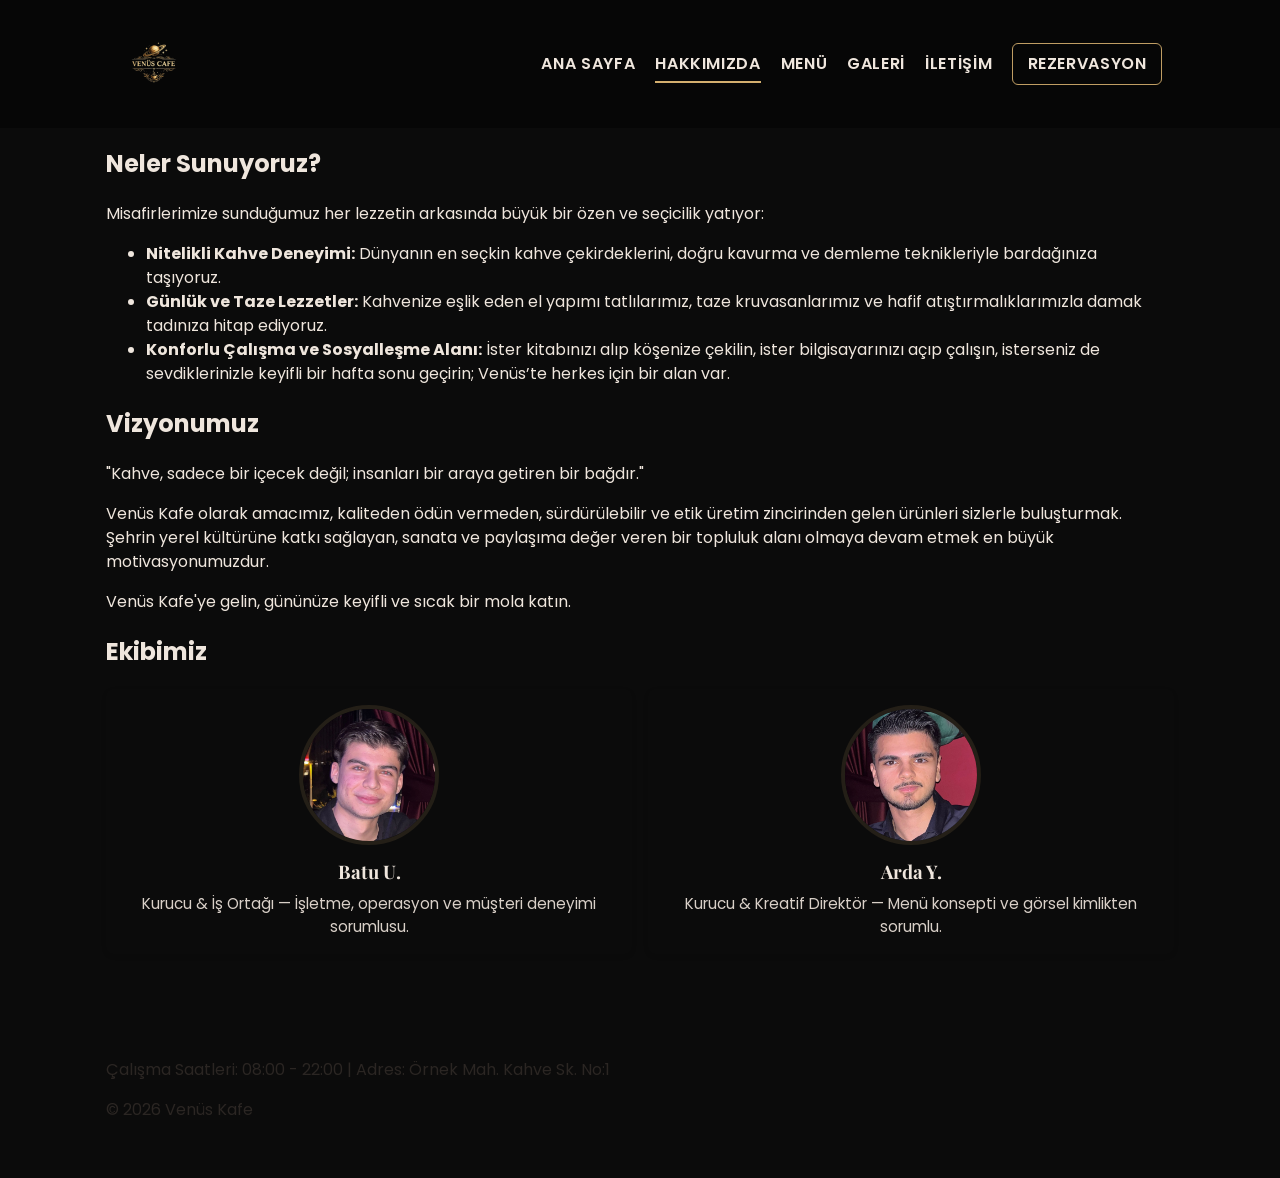
==== about.html @ 49abc26f "first commit" ====
<!doctype html>
<html lang="tr">
<head>
  <meta charset="utf-8">
  <meta name="viewport" content="width=device-width, initial-scale=1">
  <title>Venüs Kafe - Hakkımızda</title>
  <link href="https://fonts.googleapis.com/css2?family=Playfair+Display:wght@400;700&family=Poppins:wght@300;400;600&display=swap" rel="stylesheet">
  <link rel="stylesheet" href="css/style.css">
</head>
<body>
  <header class="site-header">
    <div class="container header-inner">
      <a class="logo" href="index.html">
        <img src="logo.png" alt="Venüs Cafe Logo">
      </a>
      <nav class="main-nav">
        <a href="index.html">ANA SAYFA</a>
        <a href="about.html" class="active">HAKKIMIZDA</a>
        <a href="menu.html">MENÜ</a>
        <a href="media.html">GALERİ</a>
        <a href="contact.html">İLETİŞİM</a>
        <a href="contact.html" class="btn btn-outline">REZERVASYON</a>
      </nav>
    </div>
  </header>

  <main class="container">
    <!-- Top hero image removed as requested -->

    <section aria-labelledby="what-we-offer">
      <h2 id="what-we-offer">Neler Sunuyoruz?</h2>
      <p>Misafirlerimize sunduğumuz her lezzetin arkasında büyük bir özen ve seçicilik yatıyor:</p>
      <ul>
        <li><strong>Nitelikli Kahve Deneyimi:</strong> Dünyanın en seçkin kahve çekirdeklerini, doğru kavurma ve demleme teknikleriyle bardağınıza taşıyoruz.</li>
        <li><strong>Günlük ve Taze Lezzetler:</strong> Kahvenize eşlik eden el yapımı tatlılarımız, taze kruvasanlarımız ve hafif atıştırmalıklarımızla damak tadınıza hitap ediyoruz.</li>
        <li><strong>Konforlu Çalışma ve Sosyalleşme Alanı:</strong> İster kitabınızı alıp köşenize çekilin, ister bilgisayarınızı açıp çalışın, isterseniz de sevdiklerinizle keyifli bir hafta sonu geçirin; Venüs’te herkes için bir alan var.</li>
      </ul>
    </section>

    <section aria-labelledby="vision">
      <h2 id="vision">Vizyonumuz</h2>
      <p>"Kahve, sadece bir içecek değil; insanları bir araya getiren bir bağdır."</p>
      <p>Venüs Kafe olarak amacımız, kaliteden ödün vermeden, sürdürülebilir ve etik üretim zincirinden gelen ürünleri sizlerle buluşturmak. Şehrin yerel kültürüne katkı sağlayan, sanata ve paylaşıma değer veren bir topluluk alanı olmaya devam etmek en büyük motivasyonumuzdur.</p>
      <p>Venüs Kafe'ye gelin, gününüze keyifli ve sıcak bir mola katın.</p>
    </section>

    <section class="team">
      <h2>Ekibimiz</h2>
      <div class="grid">
        <div class="card">
          <img src="assets/batu.jpg" alt="Batu - Kurucu">
          <h3>Batu U.</h3>
          <p>Kurucu & İş Ortağı — İşletme, operasyon ve müşteri deneyimi sorumlusu.</p>
        </div>
        <div class="card">
          <img src="assets/arda.jpg" alt="Arda - Kurucu">
          <h3>Arda Y.</h3>
          <p>Kurucu & Kreatif Direktör — Menü konsepti ve görsel kimlikten sorumlu.</p>
        </div>
      </div>
    </section>
  </main>

  <footer class="site-footer">
    <div class="container">
      <p>Çalışma Saatleri: 08:00 - 22:00 | Adres: Örnek Mah. Kahve Sk. No:1</p>
      <p>&copy; 2026 Venüs Kafe</p>
    </div>
  </footer>
</body>
</html>
---- css/style.css ----
/* External CSS: site-wide styles, colors, fonts, layout (External CSS requirement) */
.root-fixed{}
:root{
  --bg:#0b0b0b; /* deep dark */
  --muted:#2b2623; /* dark brown */
  --accent:#D4AF6E; /* warm gold */
  --text:#efe6dd; /* light cream */
  --card:#1a1513;
  --header-offset:110px; /* space to offset fixed header */
}
*{box-sizing:border-box}
.site-header{background:rgba(0,0,0,0.4);backdrop-filter:blur(4px);padding:1rem 0;position:fixed;left:0;right:0;top:0;z-index:30}
.header-inner{display:flex;justify-content:space-between;align-items:center}
.logo img{height:64px;display:block}
.main-nav a{margin-left:1rem;color:var(--text);text-decoration:none;font-weight:600;letter-spacing:0.04em}
.main-nav a.active{border-bottom:2px solid var(--accent);padding-bottom:6px}
.btn.btn-outline{border:1px solid rgba(212,175,110,0.9);background:transparent;color:var(--text);padding:0.5rem 0.9rem;border-radius:6px}
.hero{min-height:72vh;display:flex;align-items:center;padding:6rem 0 4rem 0;position:relative;background-image:url('../background.jpeg');background-size:cover;background-position:center;color:var(--text)}
body{margin:0;font-family:'Poppins',sans-serif;background:var(--bg);color:var(--text);line-height:1.5;padding-top:var(--header-offset)}
.container{max-width:1100px;margin:0 auto;padding:1rem}

.hero-overlay{position:absolute;inset:0;background:linear-gradient(90deg, rgba(6,4,3,0.82) 0%, rgba(6,4,3,0.45) 55%, rgba(6,4,3,0.82) 100%)}
.hero-inner{position:relative;z-index:2;padding-top:2rem;padding-bottom:2rem}
.hero-content{max-width:700px}
.eyebrow{font-family:'Playfair Display',serif;letter-spacing:0.2em;color:var(--accent);margin-bottom:0.6rem}
.hero-title{font-family:'Playfair Display',serif;font-size:clamp(2.2rem,6vw,5.2rem);margin:0 0 0.5rem 0;line-height:1}
.lead{color:rgba(239,230,221,0.9);margin-top:0.5rem;font-size:1.05rem}
.btn{display:inline-block;padding:0.9rem 1.6rem;border-radius:8px;background:var(--accent);color:#1a120f;text-decoration:none;font-weight:700;margin-right:0.75rem}

.features{display:grid;grid-template-columns:1fr 320px;gap:2rem;align-items:center;padding:2rem 0}
.features img{width:100%;border-radius:10px}

.team .grid{display:grid;grid-template-columns:repeat(auto-fit,minmax(200px,1fr));gap:1rem}
.card{background:var(--card);padding:1rem;border-radius:8px;box-shadow:0 2px 6px rgba(0,0,0,0.05);text-align:center}
.card img{width:100%;height:180px;object-fit:cover;border-radius:6px}

.menu-table{width:100%;border-collapse:collapse;margin:1.5rem 0;background:var(--card)}
.menu-table th, .menu-table td{padding:0.9rem;border:1px solid var(--muted)}
.menu-table thead th{background:linear-gradient(90deg,var(--muted), #fff);font-family:'Playfair Display',serif}

/* Menu poster styling */
.menu-figure{max-width:980px;margin:1.25rem auto;text-align:center;color:var(--muted)}
.menu-poster{width:100%;height:auto;border-radius:10px;box-shadow:0 8px 30px rgba(0,0,0,0.6);border:1px solid rgba(212,175,110,0.08)}
.menu-figure figcaption{font-family:'Playfair Display',serif;margin-top:0.5rem;color:var(--accent);letter-spacing:0.06em}

/* About page hero image */
.about-hero{max-width:1100px;margin:1.5rem auto;border-radius:12px;overflow:hidden}
.about-hero img{width:100%;height:420px;object-fit:cover;display:block;filter:contrast(0.95) brightness(0.9)}

/* Team avatars (circular) */
.team .grid{display:grid;grid-template-columns:repeat(auto-fit,minmax(220px,1fr));gap:1rem;align-items:start}
.team .card{background:transparent;padding:1rem;border-radius:8px;text-align:center;color:var(--text)}
.team .card img{width:140px;height:140px;object-fit:cover;border-radius:50%;display:block;margin:0 auto 0.8rem;border:4px solid rgba(212,175,110,0.12)}
.team .card h3{margin:0.25rem 0 0.4rem 0;font-family:'Playfair Display',serif}
.team .card p{margin:0;font-size:0.95rem;color:rgba(239,230,221,0.9)}

.contact-page .contact-form{display:grid;grid-template-columns:1fr 1fr;gap:1rem}
.contact-form label{display:block}
.contact-form input,.contact-form textarea{width:100%;padding:0.6rem;border:1px solid var(--muted);border-radius:6px}
.contact-form .btn{grid-column:1 / -1;justify-self:start}

.site-footer{background:transparent;padding:1.5rem 0;color:var(--muted);margin-top:2rem}

/* Responsive */
@media(max-width:800px){
  .features{grid-template-columns:1fr}
  .contact-form{grid-template-columns:1fr}
  .main-nav{display:none}
  :root{--header-offset:90px}
}

/* Accessibility hint */
.logo:focus, .main-nav a:focus, .btn:focus{outline:2px solid var(--accent);outline-offset:2px}

/* Comment noting which requirements are covered by this CSS file */
/* This external stylesheet contains: color palette, fonts, layout (grid/flexbox), table styling, responsive rules. */
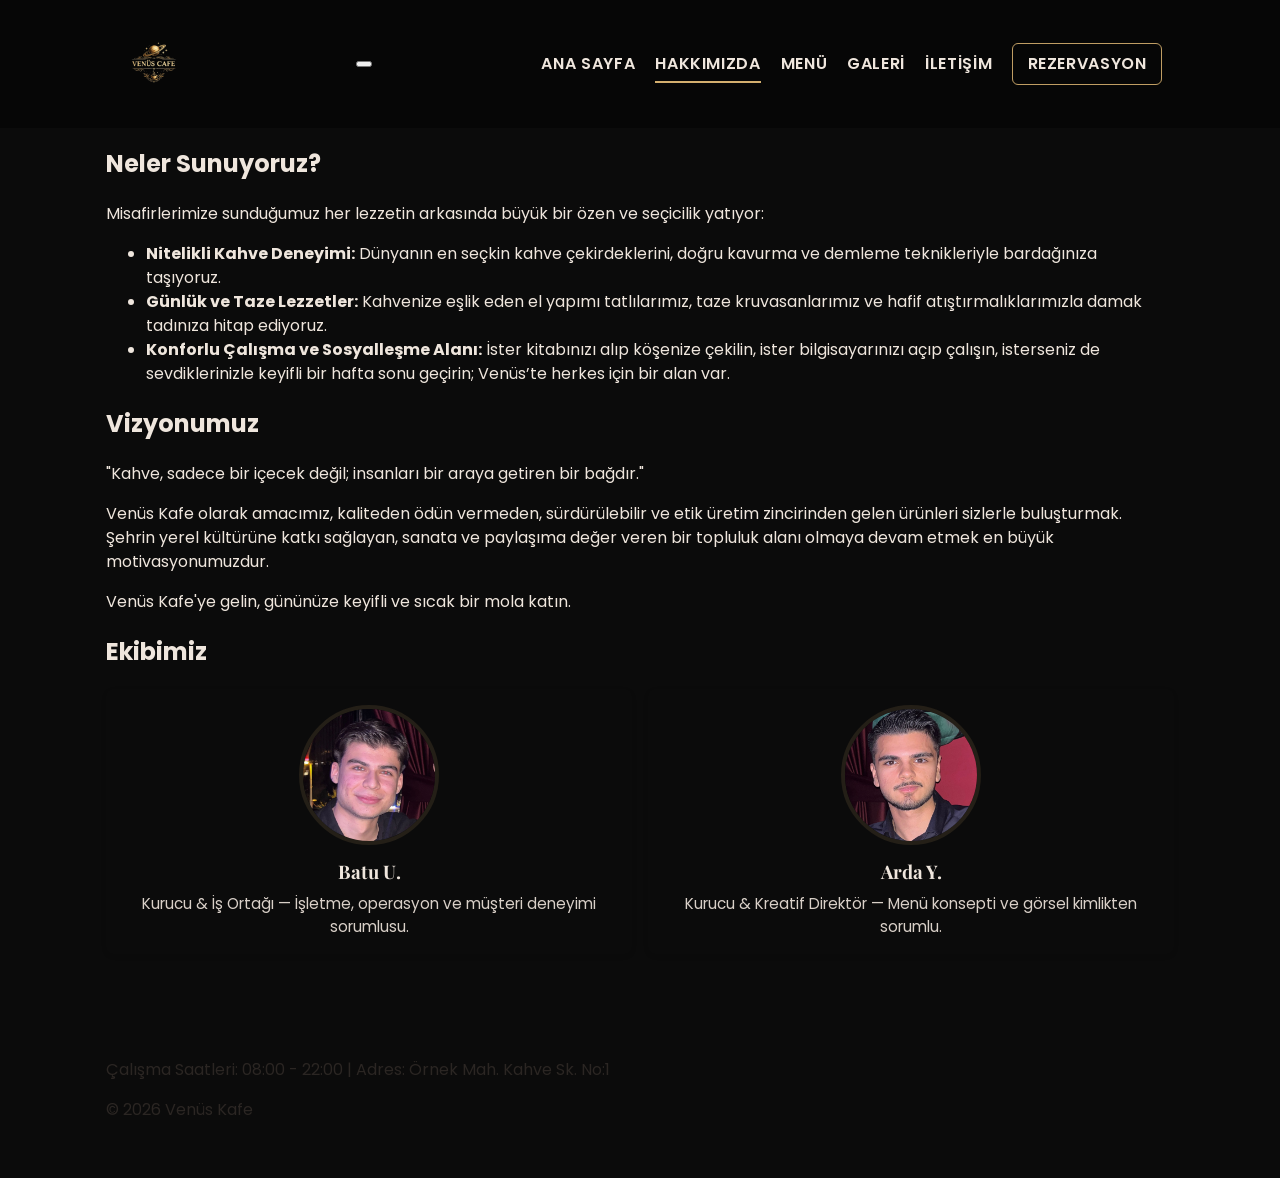
==== commit 58c7f27a: "first commit" ====
--- a/about.html
+++ b/about.html
@@ -13,6 +13,7 @@
       <a class="logo" href="index.html">
         <img src="logo.png" alt="Venüs Cafe Logo">
       </a>
+      <button class="hamburger" aria-label="Menü" aria-expanded="false"><span></span></button>
       <nav class="main-nav">
         <a href="index.html">ANA SAYFA</a>
         <a href="about.html" class="active">HAKKIMIZDA</a>
@@ -67,5 +68,18 @@
       <p>&copy; 2026 Venüs Kafe</p>
     </div>
   </footer>
+  <script>
+    (function(){
+      const ham = document.querySelector('.hamburger');
+      const nav = document.querySelector('.main-nav');
+      if(!ham || !nav) return;
+      ham.addEventListener('click', ()=>{
+        const open = nav.classList.toggle('mobile-open');
+        ham.classList.toggle('open', open);
+        ham.setAttribute('aria-expanded', String(open));
+      });
+      nav.querySelectorAll('a').forEach(a=>a.addEventListener('click', ()=>{ nav.classList.remove('mobile-open'); ham.classList.remove('open'); ham.setAttribute('aria-expanded','false'); }));
+    })();
+  </script>
 </body>
 </html>
--- a/css/style.css
+++ b/css/style.css
@@ -66,6 +66,19 @@
   .features{grid-template-columns:1fr}
   .contact-form{grid-template-columns:1fr}
   .main-nav{display:none}
+  /* Hamburger button visible on mobile */
+  .hamburger{display:block;background:transparent;border:0;cursor:pointer;width:44px;height:36px;position:relative}
+  .hamburger span, .hamburger span::before, .hamburger span::after{display:block;position:absolute;height:3px;width:22px;background:var(--text);left:50%;transform:translateX(-50%);border-radius:2px;transition:all .25s ease}
+  .hamburger span{top:50%;transform:translate(-50%,-50%)}
+  .hamburger span::before{content:'';top:-8px}
+  .hamburger span::after{content:'';top:8px}
+  .hamburger.open span{background:transparent}
+  .hamburger.open span::before{transform:translateX(-50%) rotate(45deg);top:0}
+  .hamburger.open span::after{transform:translateX(-50%) rotate(-45deg);top:0}
+  /* Mobile nav when open */
+  .main-nav.mobile-open{display:flex;flex-direction:column;position:fixed;right:12px;top:calc(var(--header-offset) + 8px);background:linear-gradient(180deg, rgba(10,8,6,0.95), rgba(10,8,6,0.9));padding:1rem;border-radius:10px;box-shadow:0 8px 30px rgba(0,0,0,0.6);z-index:95}
+  .main-nav.mobile-open a{display:block;margin:0.35rem 0}
+  .main-nav.mobile-open .btn.btn-outline{margin-top:0.6rem}
   :root{--header-offset:90px}
 }
 
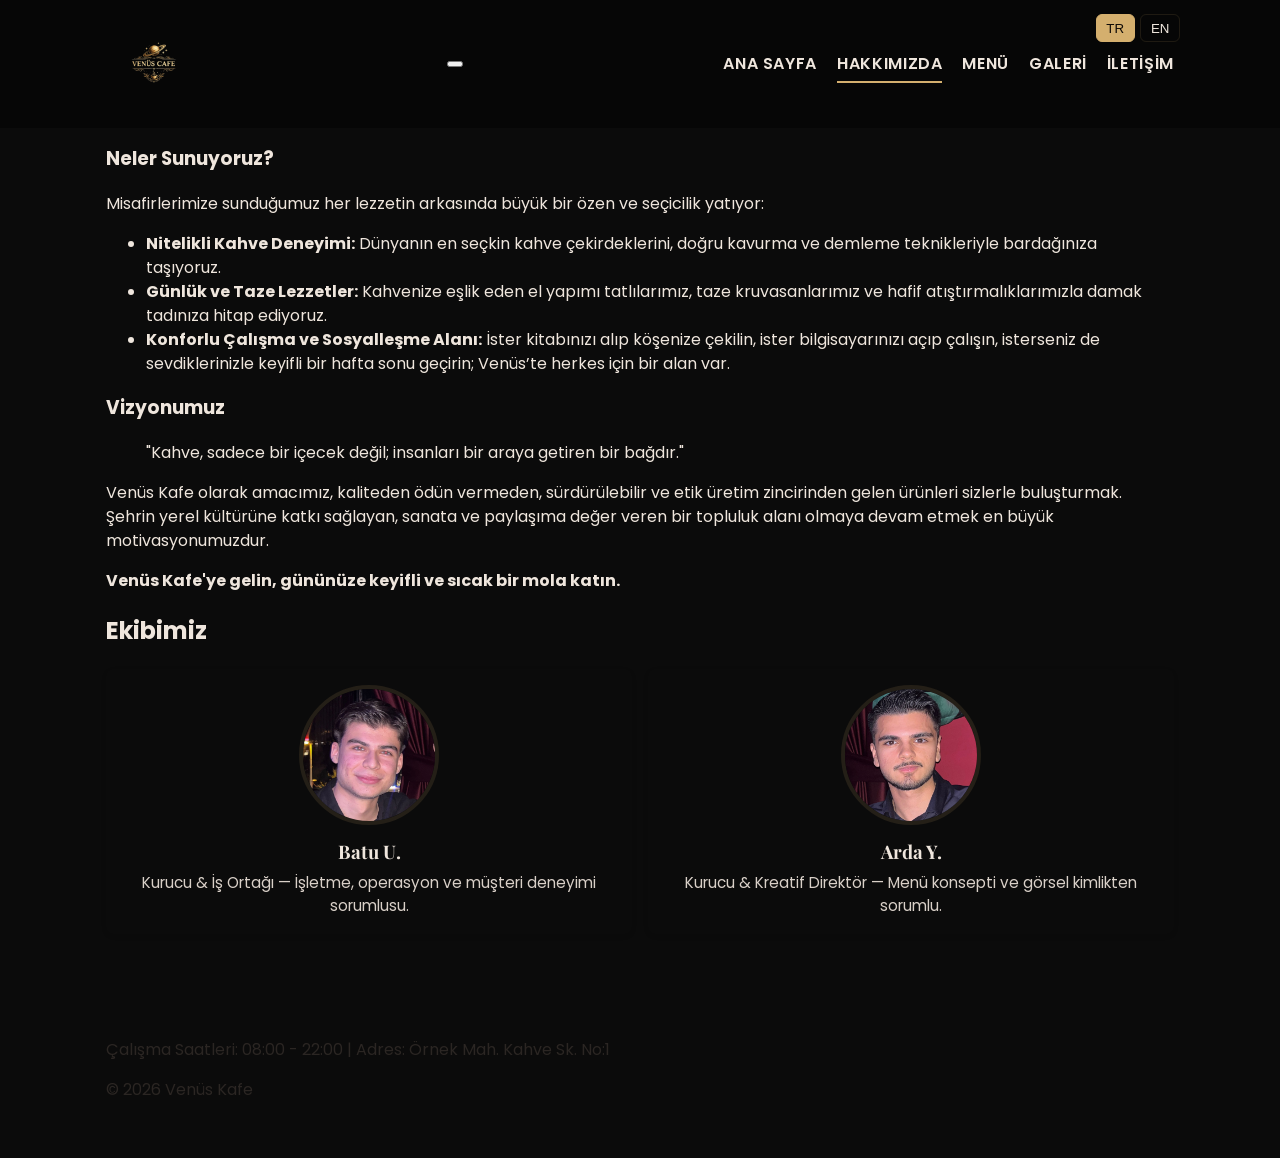
==== commit 6ab49ea8: "Implement multilingual support and audio control features across the site" ====
--- a/about.html
+++ b/about.html
@@ -13,40 +13,26 @@
       <a class="logo" href="index.html">
         <img src="logo.png" alt="Venüs Cafe Logo">
       </a>
+      <div class="lang-select">
+        <button class="lang-btn" data-lang="tr" aria-pressed="false">TR</button>
+        <button class="lang-btn" data-lang="en" aria-pressed="false">EN</button>
+      </div>
       <button class="hamburger" aria-label="Menü" aria-expanded="false"><span></span></button>
       <nav class="main-nav">
-        <a href="index.html">ANA SAYFA</a>
-        <a href="about.html" class="active">HAKKIMIZDA</a>
-        <a href="menu.html">MENÜ</a>
-        <a href="media.html">GALERİ</a>
-        <a href="contact.html">İLETİŞİM</a>
-        <a href="contact.html" class="btn btn-outline">REZERVASYON</a>
+        <a href="index.html" data-i18n="nav.home">ANA SAYFA</a>
+        <a href="about.html" class="active" data-i18n="nav.about">HAKKIMIZDA</a>
+        <a href="menu.html" data-i18n="nav.menu">MENÜ</a>
+        <a href="media.html" data-i18n="nav.media">GALERİ</a>
+        <a href="contact.html" data-i18n="nav.contact">İLETİŞİM</a>
       </nav>
     </div>
   </header>
 
   <main class="container">
-    <!-- Top hero image removed as requested -->
-
-    <section aria-labelledby="what-we-offer">
-      <h2 id="what-we-offer">Neler Sunuyoruz?</h2>
-      <p>Misafirlerimize sunduğumuz her lezzetin arkasında büyük bir özen ve seçicilik yatıyor:</p>
-      <ul>
-        <li><strong>Nitelikli Kahve Deneyimi:</strong> Dünyanın en seçkin kahve çekirdeklerini, doğru kavurma ve demleme teknikleriyle bardağınıza taşıyoruz.</li>
-        <li><strong>Günlük ve Taze Lezzetler:</strong> Kahvenize eşlik eden el yapımı tatlılarımız, taze kruvasanlarımız ve hafif atıştırmalıklarımızla damak tadınıza hitap ediyoruz.</li>
-        <li><strong>Konforlu Çalışma ve Sosyalleşme Alanı:</strong> İster kitabınızı alıp köşenize çekilin, ister bilgisayarınızı açıp çalışın, isterseniz de sevdiklerinizle keyifli bir hafta sonu geçirin; Venüs’te herkes için bir alan var.</li>
-      </ul>
-    </section>
-
-    <section aria-labelledby="vision">
-      <h2 id="vision">Vizyonumuz</h2>
-      <p>"Kahve, sadece bir içecek değil; insanları bir araya getiren bir bağdır."</p>
-      <p>Venüs Kafe olarak amacımız, kaliteden ödün vermeden, sürdürülebilir ve etik üretim zincirinden gelen ürünleri sizlerle buluşturmak. Şehrin yerel kültürüne katkı sağlayan, sanata ve paylaşıma değer veren bir topluluk alanı olmaya devam etmek en büyük motivasyonumuzdur.</p>
-      <p>Venüs Kafe'ye gelin, gününüze keyifli ve sıcak bir mola katın.</p>
-    </section>
+    <div id="aboutContent">Yükleniyor…</div>
 
     <section class="team">
-      <h2>Ekibimiz</h2>
+      <h2 data-i18n="about.team_title">Ekibimiz</h2>
       <div class="grid">
         <div class="card">
           <img src="assets/batu.jpg" alt="Batu - Kurucu">
@@ -67,9 +53,41 @@
       <p>Çalışma Saatleri: 08:00 - 22:00 | Adres: Örnek Mah. Kahve Sk. No:1</p>
       <p>&copy; 2026 Venüs Kafe</p>
     </div>
-  </footer>
+  </footer >
+
   <script>
     (function(){
+        // JavaScript verileri window objesine bağlanarak diğer script bloğunun erişimine açıldı
+        window.contentData = {
+          tr: `### Neler Sunuyoruz?
+Misafirlerimize sunduğumuz her lezzetin arkasında büyük bir özen ve seçicilik yatıyor:
+
+- **Nitelikli Kahve Deneyimi:** Dünyanın en seçkin kahve çekirdeklerini, doğru kavurma ve demleme teknikleriyle bardağınıza taşıyoruz.
+- **Günlük ve Taze Lezzetler:** Kahvenize eşlik eden el yapımı tatlılarımız, taze kruvasanlarımız ve hafif atıştırmalıklarımızla damak tadınıza hitap ediyoruz.
+- **Konforlu Çalışma ve Sosyalleşme Alanı:** İster kitabınızı alıp köşenize çekilin, ister bilgisayarınızı açıp çalışın, isterseniz de sevdiklerinizle keyifli bir hafta sonu geçirin; Venüs’te herkes için bir alan var.
+
+### Vizyonumuz
+
+> "Kahve, sadece bir içecek değil; insanları bir araya getiren bir bağdır."
+Venüs Kafe olarak amacımız, kaliteden ödün vermeden, sürdürülebilir ve etik üretim zincirinden gelen ürünleri sizlerle buluşturmak. Şehrin yerel kültürüne katkı sağlayan, sanata ve paylaşıma değer veren bir topluluk alanı olmaya devam etmek en büyük motivasyonumuzdur.
+
+**Venüs Kafe'ye gelin, gününüze keyifli ve sıcak bir mola katın.**`,
+          
+          en: `### What We Offer
+Every flavor we serve to our guests is crafted with great care and selectivity:
+
+- **Premium Coffee Experience:** We bring the world’s most exclusive coffee beans to your cup, using the right roasting and brewing techniques.
+- **Daily & Fresh Delights:** We cater to your palate with handmade desserts, fresh croissants, and light snacks that perfectly complement your coffee.
+- **Comfortable Work & Social Space:** Whether you want to grab a book and retreat to your corner, open your laptop to work, or spend a delightful weekend with your loved ones—there is a perfect space for everyone at Venus.
+
+### Our Vision
+
+> "Coffee is not just a beverage; it is a bond that brings people together."
+As Venus Cafe, our mission is to bring you products sourced from sustainable and ethical supply chains without ever compromising on quality. Our greatest motivation is to continue being a community hub that contributes to the local urban culture while deeply valuing art and sharing.
+
+**Come to Venus Cafe and add a delightful, warm break to your day.**`
+        };
+
       const ham = document.querySelector('.hamburger');
       const nav = document.querySelector('.main-nav');
       if(!ham || !nav) return;
@@ -81,5 +99,71 @@
       nav.querySelectorAll('a').forEach(a=>a.addEventListener('click', ()=>{ nav.classList.remove('mobile-open'); ham.classList.remove('open'); ham.setAttribute('aria-expanded','false'); }));
     })();
   </script>
+
+  <script>
+    (function(){
+      const translations = {
+        tr: {
+          'nav.home':'ANA SAYFA','nav.about':'HAKKIMIZDA','nav.menu':'MENÜ','nav.media':'GALERİ','nav.contact':'İLETİŞİM',
+          'about.offer_title':'Neler Sunuyoruz?','about.vision_title':'Vizyonumuz','about.team_title':'Ekibimiz'
+        },
+        en: {
+          'nav.home':'HOME','nav.about':'ABOUT','nav.menu':'MENU','nav.media':'GALLERY','nav.contact':'CONTACT',
+          'about.offer_title':'What We Offer','about.vision_title':'Our Vision','about.team_title':'Team'
+        }
+      };
+
+      function applyLang(lang){ 
+        document.querySelectorAll('[data-i18n]').forEach(el=>{ 
+          const key=el.dataset.i18n; 
+          if(translations[lang]&&translations[lang][key]) el.textContent = translations[lang][key]; 
+        }); 
+        localStorage.setItem('site_lang', lang); 
+      }
+
+      const buttons = document.querySelectorAll('.lang-btn'); 
+      const init = localStorage.getItem('site_lang')||'tr'; 
+
+      function setActiveBtn(lang){ 
+        buttons.forEach(b=>{ 
+          const is = b.dataset.lang===lang; 
+          b.classList.toggle('active', is); 
+          b.setAttribute('aria-pressed', String(is)); 
+        }); 
+      }
+
+      function renderMarkdown(md){
+        let html = md.replace(/^### (.*)$/gm, '<h3>$1</h3>')
+                     .replace(/^# (.*)$/gm, '<h1>$1</h1>')
+                     .replace(/^> (.*)$/gm, '<blockquote>$1</blockquote>')
+                     .replace(/\*\*(.*?)\*\*/g, '<strong>$1</strong>')
+                     .replace(/^- (.*)$/gm, '<li>$1</li>')
+                     .replace(/\n{2,}/g, '</p><p>');
+        html = '<p>'+html+'</p>';
+        html = html.replace(/(<p>)(<li>.*<\/li>)/g, '<ul>$2');
+        html = html.replace(/(<li>.*<\/li>)(<\/p>)/g, '$1</ul></p>');
+        document.getElementById('aboutContent').innerHTML = html;
+      }
+
+      function loadAbout(lang){
+        // Doğrudan hafızadaki (inline) içeriği okur, fetch işlemine ihtiyaç duymaz.
+        if(window.contentData && window.contentData[lang]){
+          renderMarkdown(window.contentData[lang]);
+          return;
+        }
+        document.getElementById('aboutContent').textContent = 'İçerik yüklenemedi.';
+      }
+
+      setActiveBtn(init); 
+      applyLang(init); 
+      loadAbout(init);
+
+      buttons.forEach(b=>b.addEventListener('click', ()=>{ 
+        applyLang(b.dataset.lang); 
+        setActiveBtn(b.dataset.lang); 
+        loadAbout(b.dataset.lang); 
+      }));
+    })();
+  </script>
 </body>
-</html>
+</html>
--- a/css/style.css
+++ b/css/style.css
@@ -12,6 +12,14 @@
 .site-header{background:rgba(0,0,0,0.4);backdrop-filter:blur(4px);padding:1rem 0;position:fixed;left:0;right:0;top:0;z-index:30}
 .header-inner{display:flex;justify-content:space-between;align-items:center}
 .logo img{height:64px;display:block}
+.audio-control{position:fixed;right:18px;top:14px;z-index:120}
+.audio-control button{background:rgba(0,0,0,0.5);border:1px solid rgba(212,175,110,0.12);color:var(--text);padding:0.45rem 0.6rem;border-radius:8px;cursor:pointer;font-size:1.05rem}
+.audio-control button.playing{background:var(--accent);color:#140f0b}
+/* Language selector in header */
+.lang-select{position:fixed;right:100px;top:14px;z-index:120;display:flex;gap:0.35rem}
+.lang-select .lang-btn{background:transparent;border:1px solid rgba(212,175,110,0.12);color:var(--text);padding:0.35rem 0.6rem;border-radius:6px;cursor:pointer}
+.lang-select .lang-btn.active{background:var(--accent);color:#100b07;border-color:var(--accent)}
+/* audio overlay removed: manual control only */
 .main-nav a{margin-left:1rem;color:var(--text);text-decoration:none;font-weight:600;letter-spacing:0.04em}
 .main-nav a.active{border-bottom:2px solid var(--accent);padding-bottom:6px}
 .btn.btn-outline{border:1px solid rgba(212,175,110,0.9);background:transparent;color:var(--text);padding:0.5rem 0.9rem;border-radius:6px}
